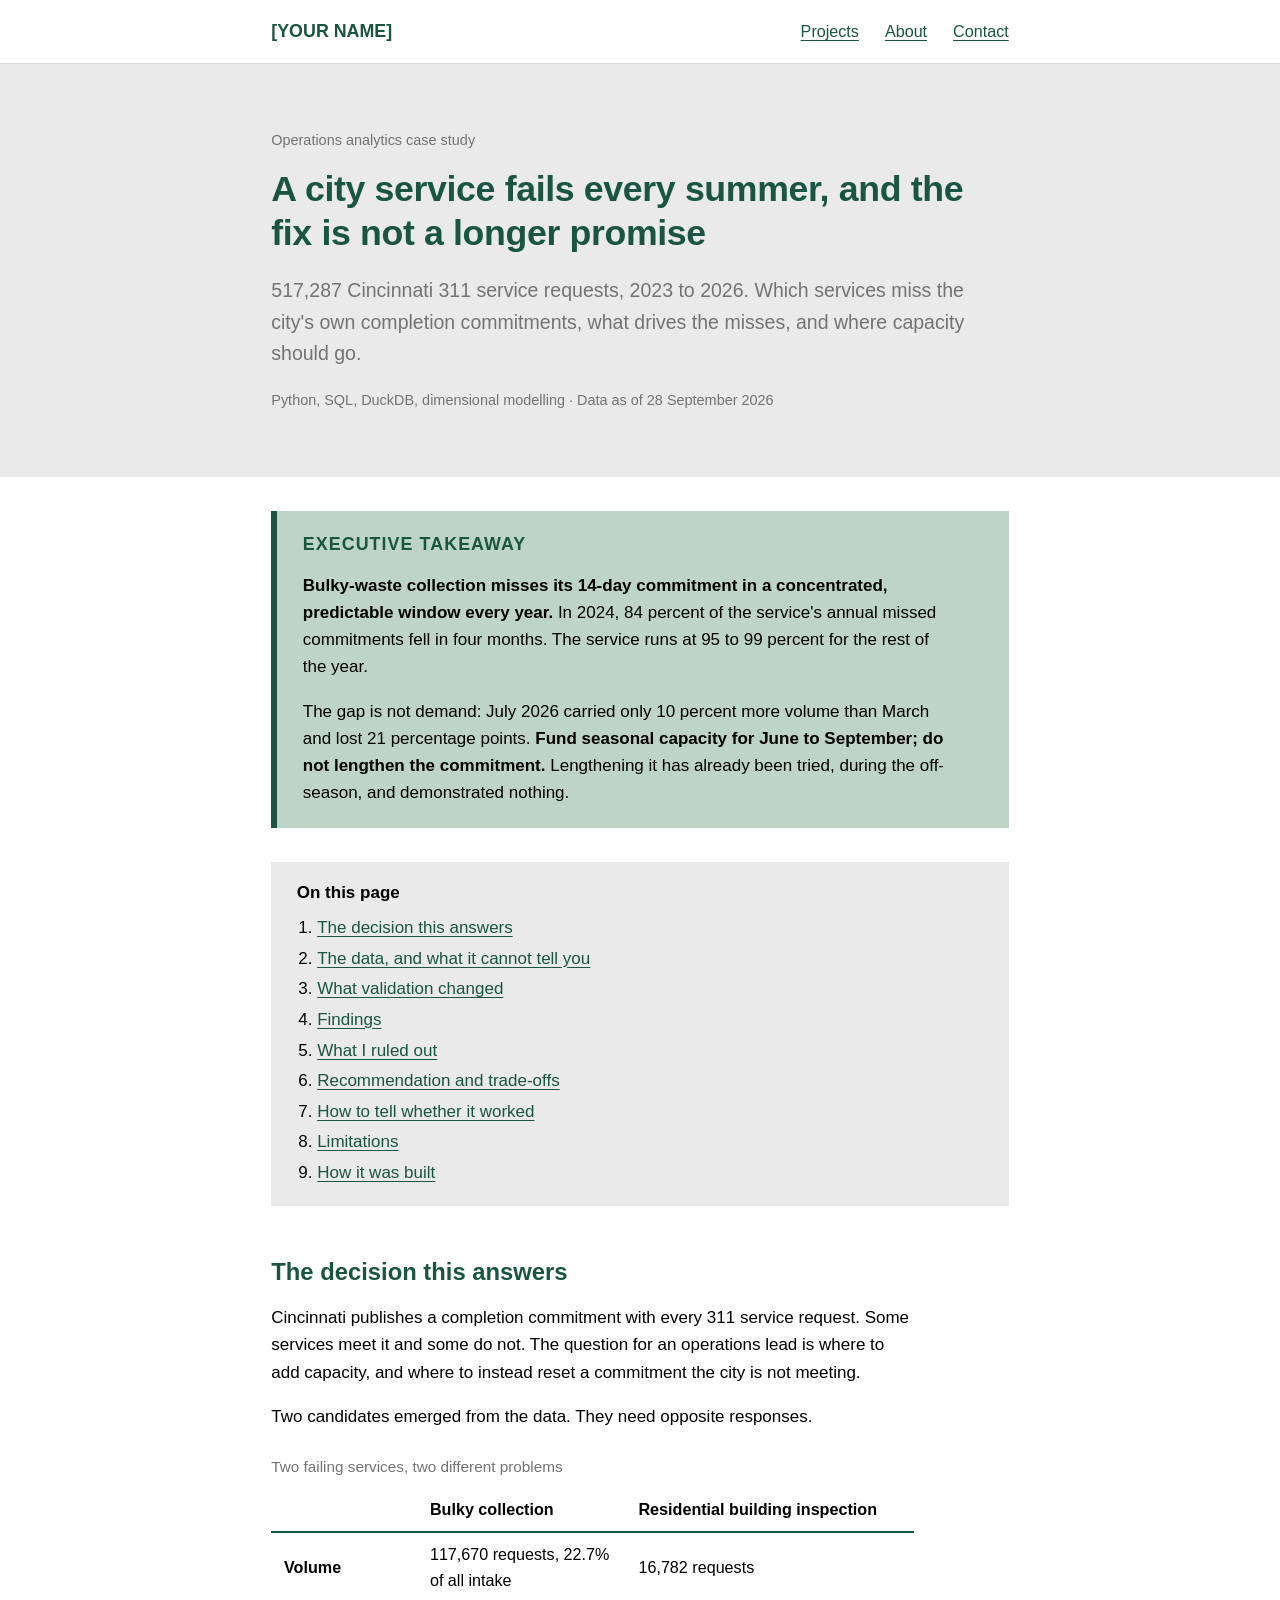
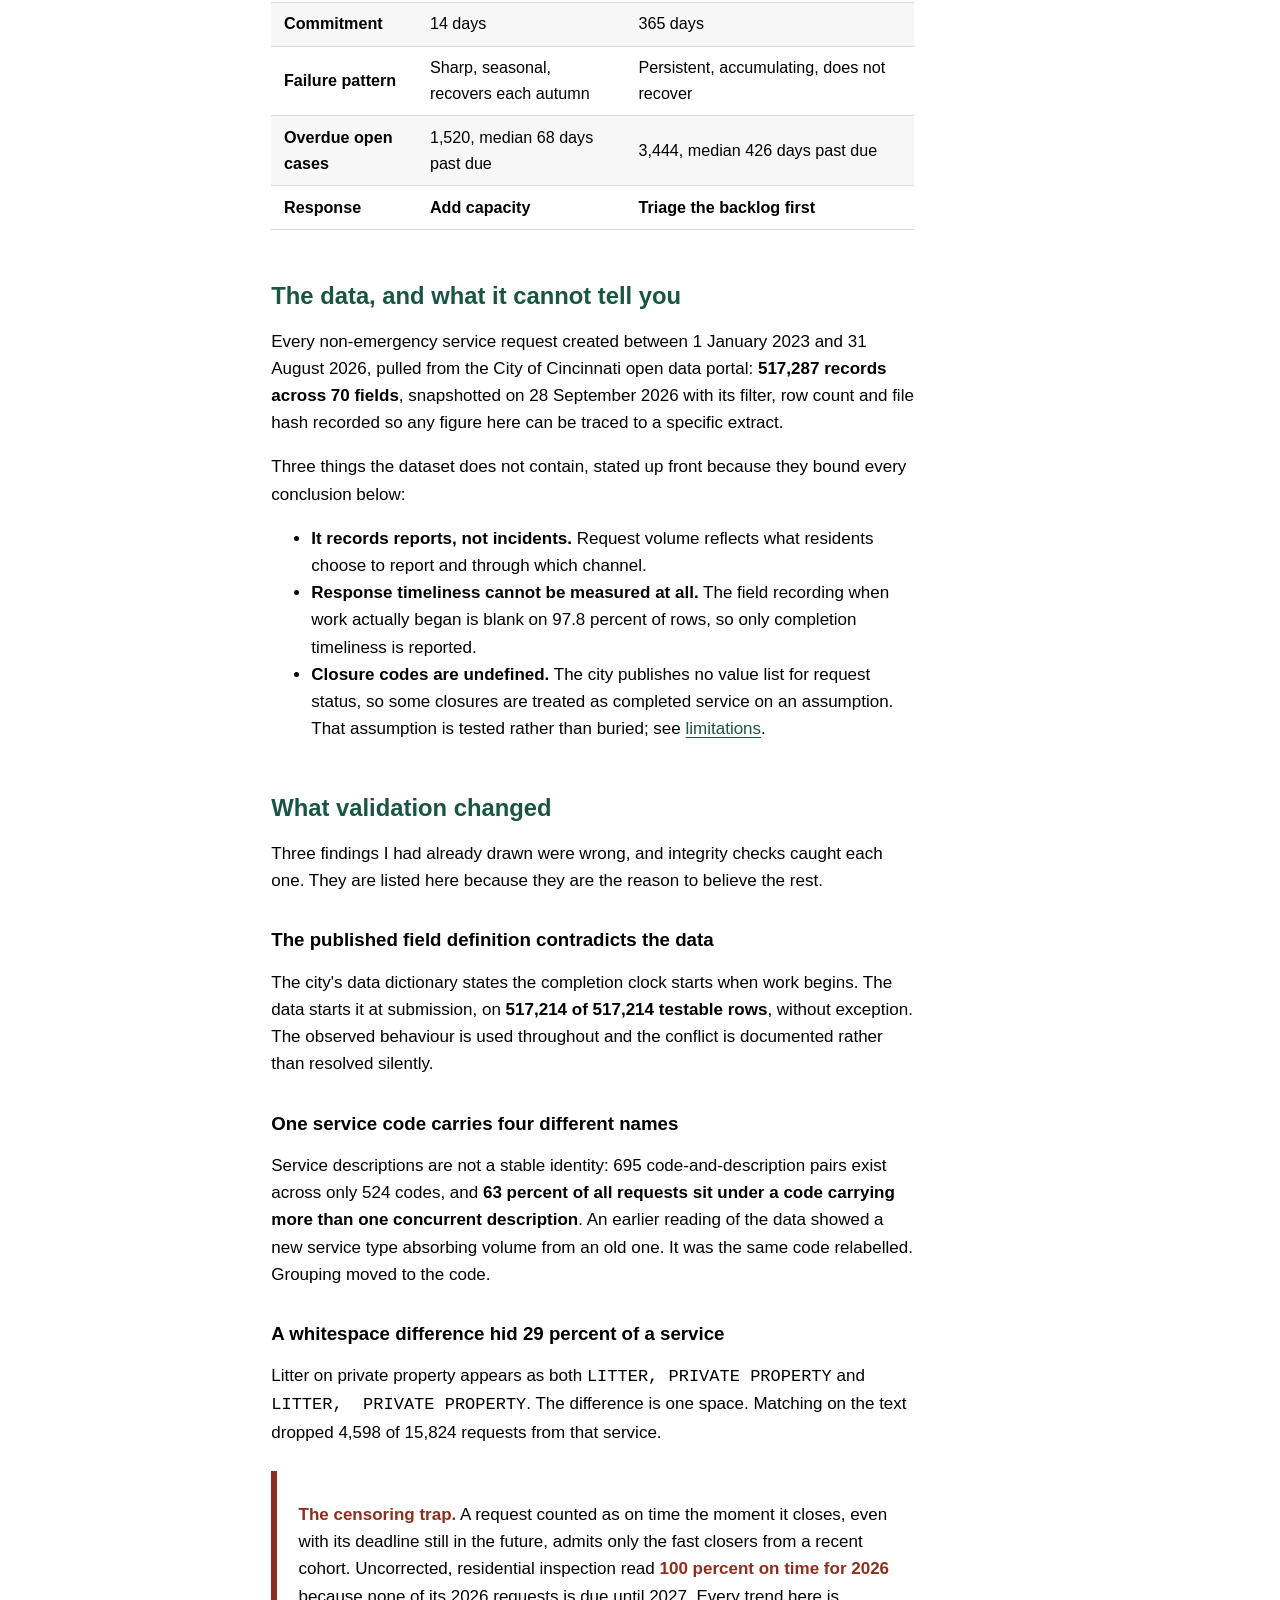
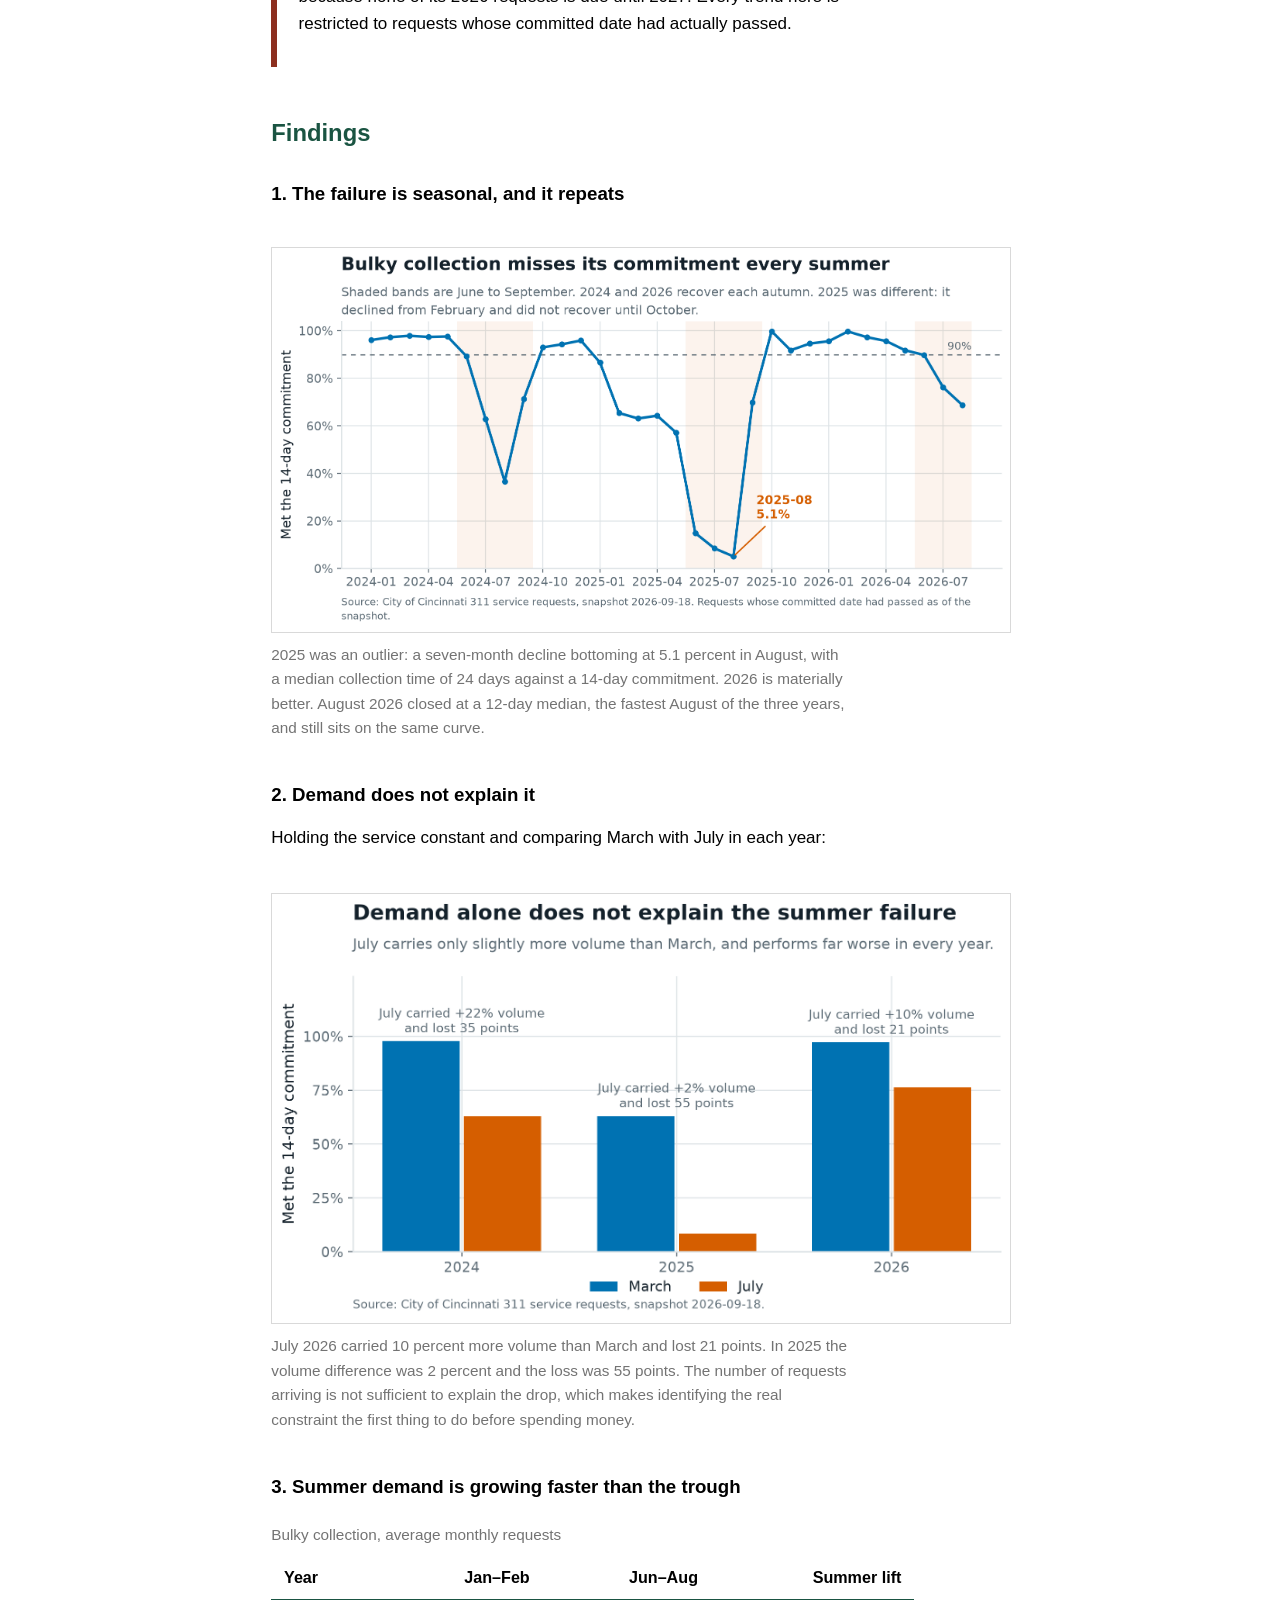
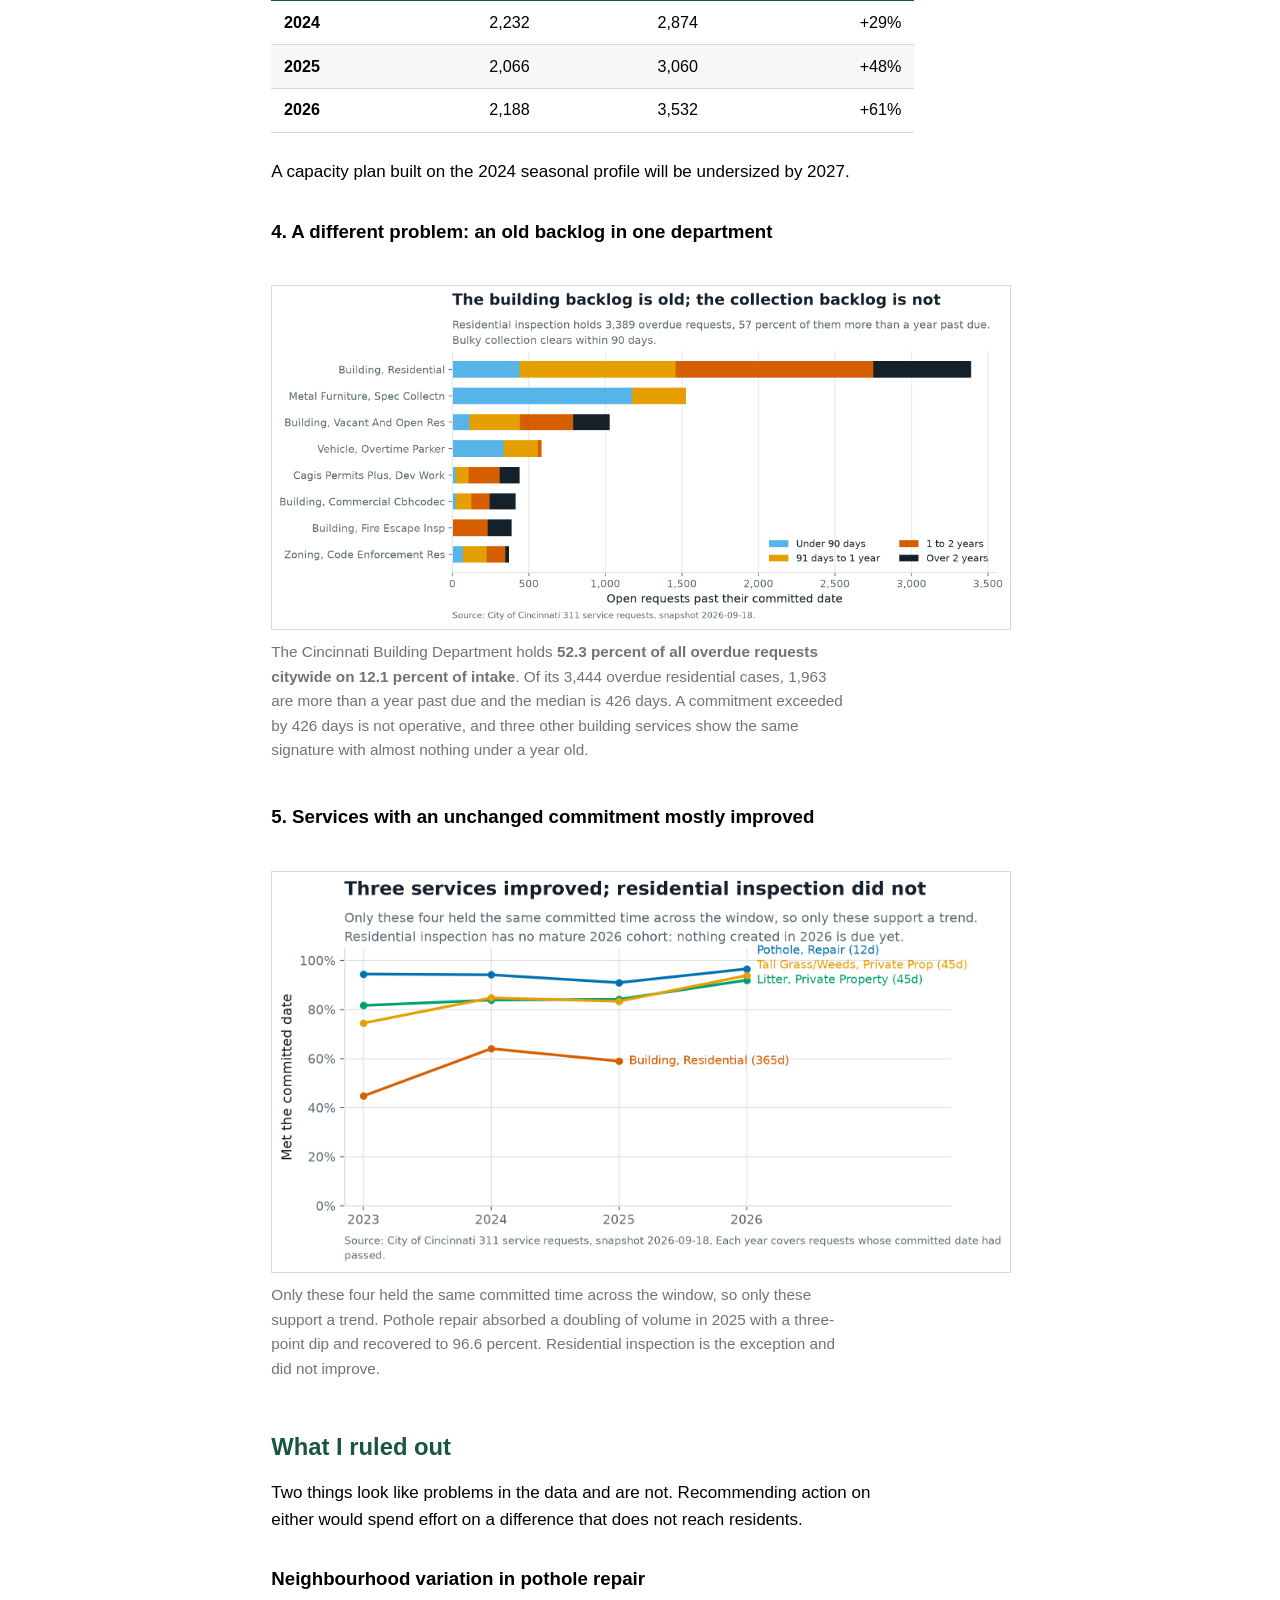
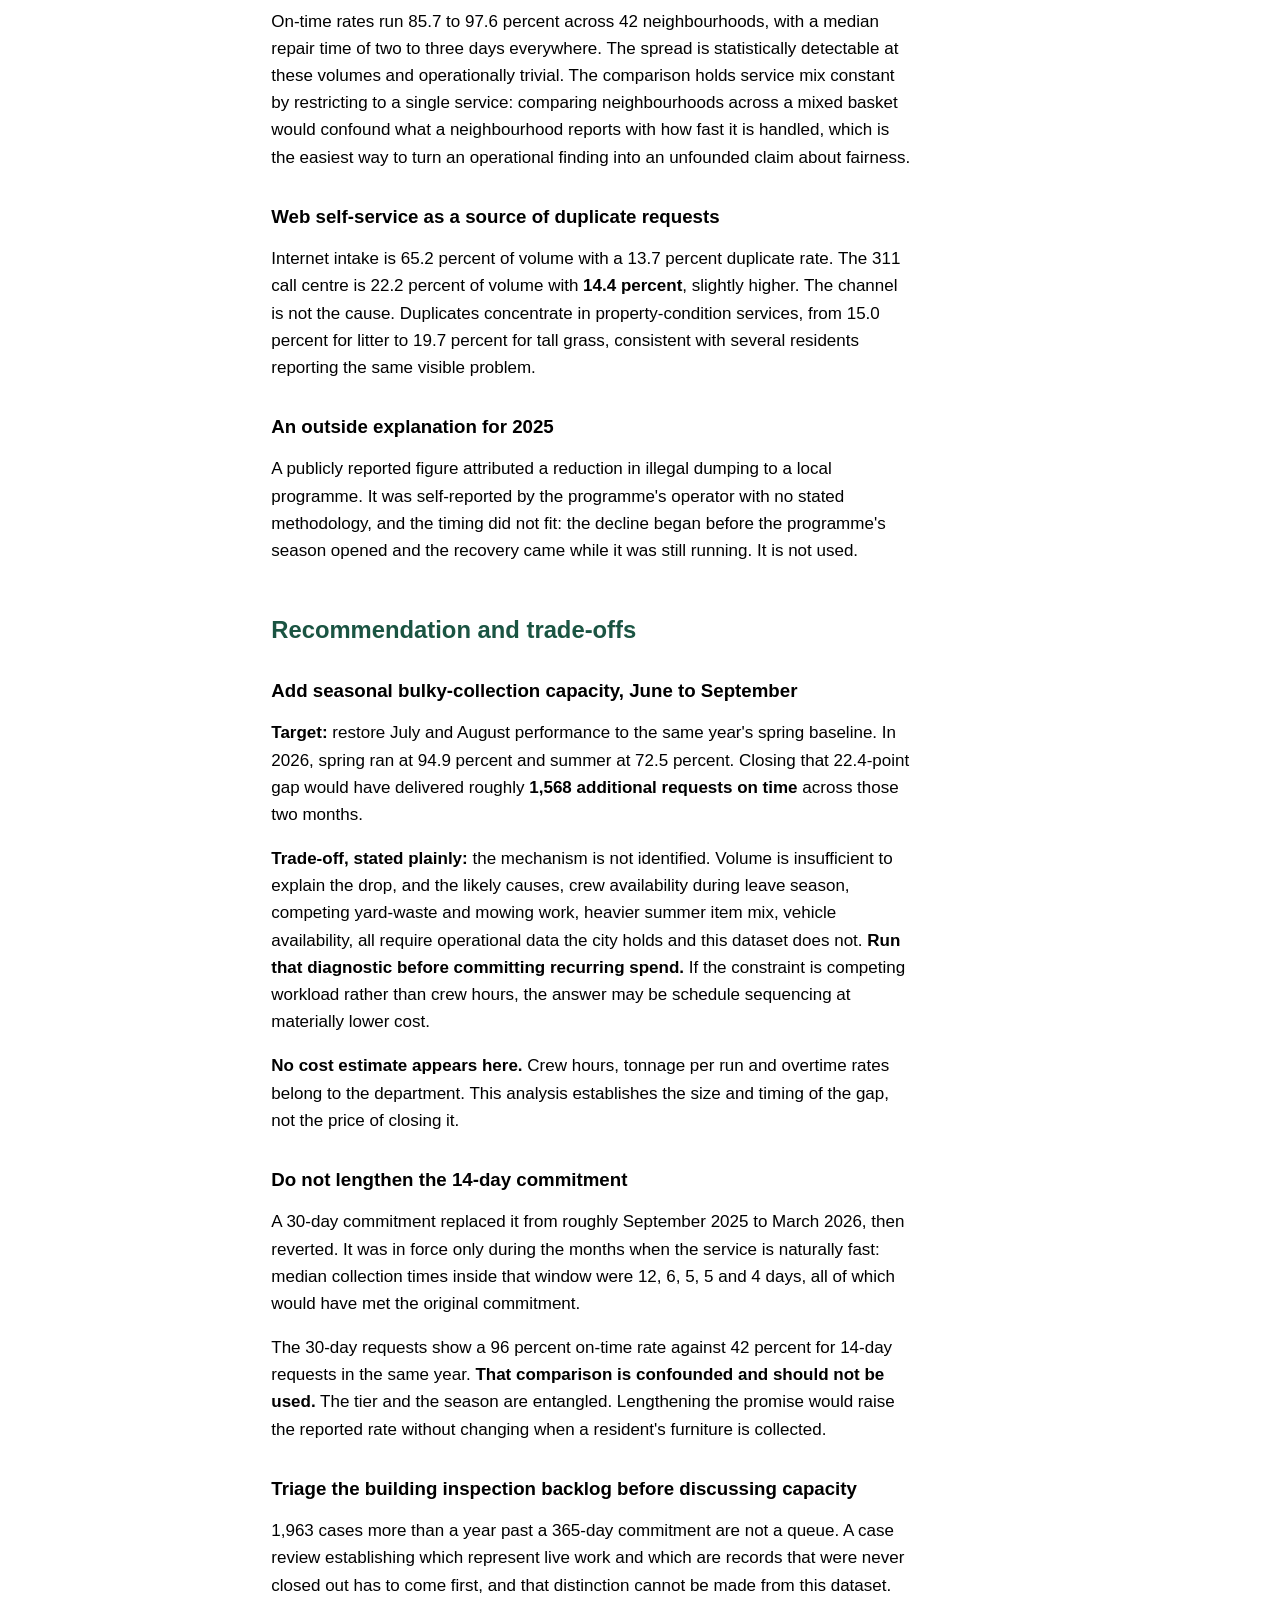
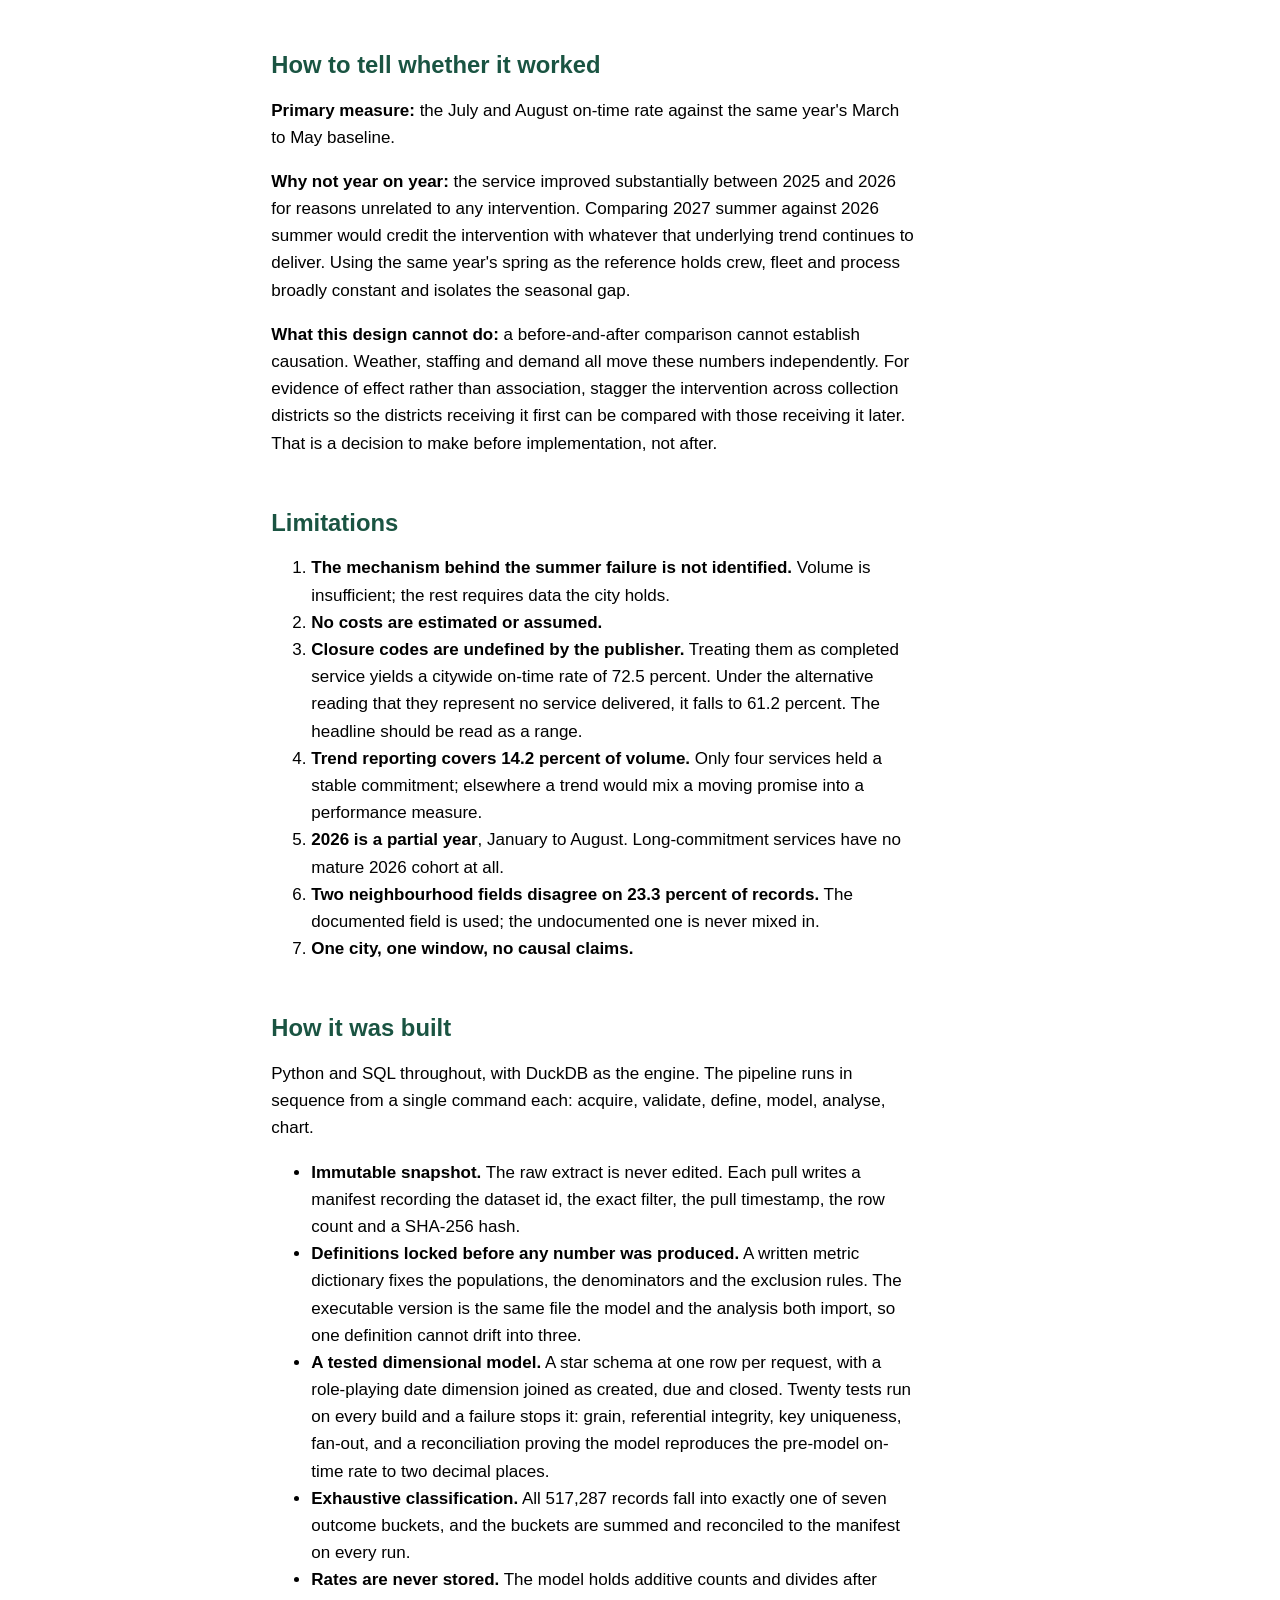
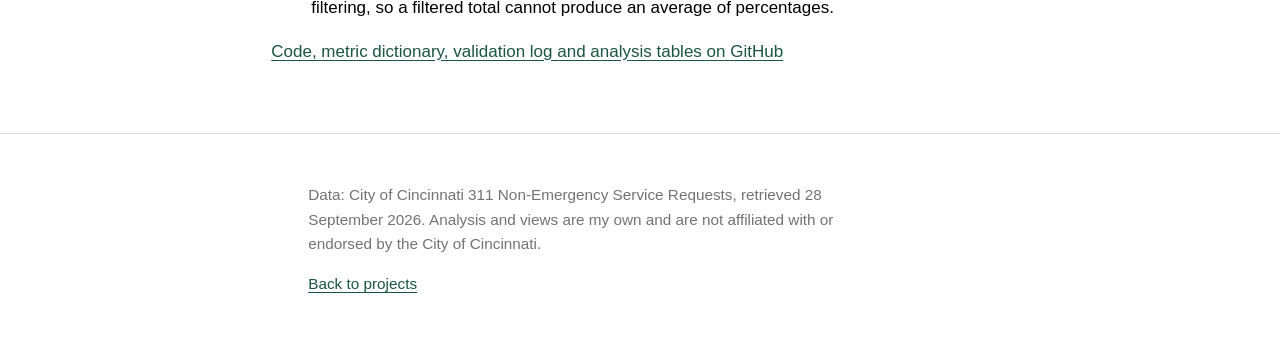
==== cincinnati-311.html @ 1b8d76fb "Add stylesheet, charts, and finished copy" ====
<!doctype html>
<html lang="en">
<head>
<meta charset="utf-8">
<meta name="viewport" content="width=device-width, initial-scale=1">
<title>Cincinnati 311 service performance | [YOUR NAME]</title>
<meta name="description" content="An operations analysis of 517,287 Cincinnati 311 service requests: where the city misses its service commitments, why, and what to do about it.">
<link rel="stylesheet" href="assets/styles.css">
</head>
<body>
<a class="skip" href="#main">Skip to content</a>

<header class="site">
  <div class="wrap">
    <a class="name" href="index.html">[YOUR NAME]</a>
    <nav aria-label="Main">
      <a href="index.html#projects">Projects</a>
      <a href="index.html#about">About</a>
      <a href="index.html#contact">Contact</a>
    </nav>
  </div>
</header>

<div class="hero">
  <div class="wrap">
    <p class="meta">Operations analytics case study</p>
    <h1>A city service fails every summer, and the fix is not a longer promise</h1>
    <p class="lede prose">517,287 Cincinnati 311 service requests, 2023 to 2026.
       Which services miss the city's own completion commitments, what drives the
       misses, and where capacity should go.</p>
    <p class="meta">Python, SQL, DuckDB, dimensional modelling &middot;
       Data as of 28 September 2026</p>
  </div>
</div>

<main id="main" class="wrap">

<div class="takeaway">
  <h2>Executive takeaway</h2>
  <p><strong>Bulky-waste collection misses its 14-day commitment in a concentrated,
     predictable window every year.</strong> In 2024, 84 percent of the service's
     annual missed commitments fell in four months. The service runs at 95 to 99
     percent for the rest of the year.</p>
  <p>The gap is not demand: July 2026 carried only 10 percent more volume than
     March and lost 21 percentage points. <strong>Fund seasonal capacity for June
     to September; do not lengthen the commitment.</strong> Lengthening it has
     already been tried, during the off-season, and demonstrated nothing.</p>
</div>

<div class="toc" aria-label="Contents">
  <strong>On this page</strong>
  <ol>
    <li><a href="#question">The decision this answers</a></li>
    <li><a href="#data">The data, and what it cannot tell you</a></li>
    <li><a href="#checks">What validation changed</a></li>
    <li><a href="#findings">Findings</a></li>
    <li><a href="#ruled-out">What I ruled out</a></li>
    <li><a href="#recommendation">Recommendation and trade-offs</a></li>
    <li><a href="#measure">How to tell whether it worked</a></li>
    <li><a href="#limits">Limitations</a></li>
    <li><a href="#build">How it was built</a></li>
  </ol>
</div>

<section id="question" class="prose">
<h2>The decision this answers</h2>
<p>Cincinnati publishes a completion commitment with every 311 service request.
   Some services meet it and some do not. The question for an operations lead is
   where to add capacity, and where to instead reset a commitment the city is not
   meeting.</p>
<p>Two candidates emerged from the data. They need opposite responses.</p>

<div class="table-scroll">
<table>
  <caption>Two failing services, two different problems</caption>
  <thead>
    <tr><th scope="col"></th><th scope="col">Bulky collection</th>
        <th scope="col">Residential building inspection</th></tr>
  </thead>
  <tbody>
    <tr><th scope="row">Volume</th><td>117,670 requests, 22.7% of all intake</td>
        <td>16,782 requests</td></tr>
    <tr><th scope="row">Commitment</th><td>14 days</td><td>365 days</td></tr>
    <tr><th scope="row">Failure pattern</th><td>Sharp, seasonal, recovers each autumn</td>
        <td>Persistent, accumulating, does not recover</td></tr>
    <tr><th scope="row">Overdue open cases</th><td>1,520, median 68 days past due</td>
        <td>3,444, median 426 days past due</td></tr>
    <tr><th scope="row">Response</th><td><strong>Add capacity</strong></td>
        <td><strong>Triage the backlog first</strong></td></tr>
  </tbody>
</table>
</div>
</section>

<section id="data" class="prose">
<h2>The data, and what it cannot tell you</h2>
<p>Every non-emergency service request created between 1 January 2023 and
   31 August 2026, pulled from the City of Cincinnati open data portal:
   <strong>517,287 records across 70 fields</strong>, snapshotted on
   28 September 2026 with its filter, row count and file hash recorded so any
   figure here can be traced to a specific extract.</p>
<p>Three things the dataset does not contain, stated up front because they bound
   every conclusion below:</p>
<ul>
  <li><strong>It records reports, not incidents.</strong> Request volume reflects
      what residents choose to report and through which channel.</li>
  <li><strong>Response timeliness cannot be measured at all.</strong> The field
      recording when work actually began is blank on 97.8 percent of rows, so only
      completion timeliness is reported.</li>
  <li><strong>Closure codes are undefined.</strong> The city publishes no value
      list for request status, so some closures are treated as completed service
      on an assumption. That assumption is tested rather than buried; see
      <a href="#limits">limitations</a>.</li>
</ul>
</section>

<section id="checks" class="prose">
<h2>What validation changed</h2>
<p>Three findings I had already drawn were wrong, and integrity checks caught each
   one. They are listed here because they are the reason to believe the rest.</p>

<h3>The published field definition contradicts the data</h3>
<p>The city's data dictionary states the completion clock starts when work begins.
   The data starts it at submission, on <strong>517,214 of 517,214 testable
   rows</strong>, without exception. The observed behaviour is used throughout and
   the conflict is documented rather than resolved silently.</p>

<h3>One service code carries four different names</h3>
<p>Service descriptions are not a stable identity: 695 code-and-description pairs
   exist across only 524 codes, and <strong>63 percent of all requests sit under a
   code carrying more than one concurrent description</strong>. An earlier reading
   of the data showed a new service type absorbing volume from an old one. It was
   the same code relabelled. Grouping moved to the code.</p>

<h3>A whitespace difference hid 29 percent of a service</h3>
<p>Litter on private property appears as both <code>LITTER, PRIVATE PROPERTY</code>
   and <code>LITTER,&nbsp;&nbsp;PRIVATE PROPERTY</code>. The difference is one
   space. Matching on the text dropped 4,598 of 15,824 requests from that service.</p>

<div class="caution">
  <p><strong>The censoring trap.</strong> A request counted as on time the moment
     it closes, even with its deadline still in the future, admits only the fast
     closers from a recent cohort. Uncorrected, residential inspection read
     <strong>100 percent on time for 2026</strong> because none of its 2026
     requests is due until 2027. Every trend here is restricted to requests whose
     committed date had actually passed.</p>
</div>
</section>

<section id="findings">
<div class="prose">
<h2>Findings</h2>
<h3>1. The failure is seasonal, and it repeats</h3>
</div>

<figure>
  <img src="assets/charts/01-bulky-monthly-on-time.png"
       alt="Line chart of the share of Cincinnati bulky-collection requests meeting the city's 14-day commitment, each month from January 2024 to August 2026. The rate sits between 95 and 99 percent through winter and spring in every year, then falls sharply each summer, reaching 36.6 percent in August 2024, 5.1 percent in August 2025 and 68.8 percent in August 2026. June to September is shaded in each year. 2025 declined from February onward and did not recover until October.">
  <figcaption>2025 was an outlier: a seven-month decline bottoming at 5.1 percent
    in August, with a median collection time of 24 days against a 14-day
    commitment. 2026 is materially better. August 2026 closed at a 12-day median,
    the fastest August of the three years, and still sits on the same curve.</figcaption>
</figure>

<div class="prose">
<h3>2. Demand does not explain it</h3>
<p>Holding the service constant and comparing March with July in each year:</p>
</div>

<figure>
  <img src="assets/charts/03-volume-vs-on-time.png"
       alt="Paired bar chart comparing the bulky-collection on-time rate in March and July for 2024, 2025 and 2026. March is high in 2024 and 2026 at 97.9 and 97.3 percent, while July falls to 62.8 and 76.2 percent. In 2025 March is already depressed at 63.1 percent and July falls to 8.5 percent. Annotations show July carried 22, 2 and 10 percent more volume than March respectively, far too little to account for losses of 35, 55 and 21 percentage points.">
  <figcaption>July 2026 carried 10 percent more volume than March and lost 21
    points. In 2025 the volume difference was 2 percent and the loss was 55 points.
    The number of requests arriving is not sufficient to explain the drop, which
    makes identifying the real constraint the first thing to do before spending
    money.</figcaption>
</figure>

<div class="prose">
<h3>3. Summer demand is growing faster than the trough</h3>
<div class="table-scroll">
<table>
  <caption>Bulky collection, average monthly requests</caption>
  <thead><tr><th scope="col">Year</th><th scope="col" class="num">Jan&ndash;Feb</th>
    <th scope="col" class="num">Jun&ndash;Aug</th><th scope="col" class="num">Summer lift</th></tr></thead>
  <tbody>
    <tr><th scope="row">2024</th><td class="num">2,232</td><td class="num">2,874</td><td class="num">+29%</td></tr>
    <tr><th scope="row">2025</th><td class="num">2,066</td><td class="num">3,060</td><td class="num">+48%</td></tr>
    <tr><th scope="row">2026</th><td class="num">2,188</td><td class="num">3,532</td><td class="num">+61%</td></tr>
  </tbody>
</table>
</div>
<p>A capacity plan built on the 2024 seasonal profile will be undersized by 2027.</p>

<h3>4. A different problem: an old backlog in one department</h3>
</div>

<figure>
  <img src="assets/charts/04-backlog-age.png"
       alt="Horizontal stacked bar chart of the eight services with the most open overdue requests, split by how long each has been past its committed date. Residential building inspection is by far the largest at 3,444 requests, of which more than half are over a year overdue. Bulky collection has 1,520 overdue but almost none older than a year. Several smaller building and permit services are almost entirely over a year old.">
  <figcaption>The Cincinnati Building Department holds <strong>52.3 percent of all
    overdue requests citywide on 12.1 percent of intake</strong>. Of its 3,444
    overdue residential cases, 1,963 are more than a year past due and the median
    is 426 days. A commitment exceeded by 426 days is not operative, and three
    other building services show the same signature with almost nothing under a
    year old.</figcaption>
</figure>

<div class="prose">
<h3>5. Services with an unchanged commitment mostly improved</h3>
</div>

<figure>
  <img src="assets/charts/05-stable-service-trend.png"
       alt="Line chart of the on-time rate from 2023 to 2026 for the four Cincinnati 311 services whose committed completion time did not change during the period. Pothole repair, on a 12-day commitment, stays between 91 and 96.6 percent. Litter on private property and tall grass and weeds, both on 45 days, rise from the low 80s and mid 70s to the low 90s. Residential building inspection, on 365 days, rises from 44.8 percent in 2023 to 64.1 in 2024 then falls to 58.7 in 2025, and has no 2026 point because no request created in 2026 has reached its committed date.">
  <figcaption>Only these four held the same committed time across the window, so
    only these support a trend. Pothole repair absorbed a doubling of volume in
    2025 with a three-point dip and recovered to 96.6 percent. Residential
    inspection is the exception and did not improve.</figcaption>
</figure>
</section>

<section id="ruled-out" class="prose">
<h2>What I ruled out</h2>
<p>Two things look like problems in the data and are not. Recommending action on
   either would spend effort on a difference that does not reach residents.</p>

<h3>Neighbourhood variation in pothole repair</h3>
<p>On-time rates run 85.7 to 97.6 percent across 42 neighbourhoods, with a median
   repair time of two to three days everywhere. The spread is statistically
   detectable at these volumes and operationally trivial. The comparison holds
   service mix constant by restricting to a single service: comparing
   neighbourhoods across a mixed basket would confound what a neighbourhood
   reports with how fast it is handled, which is the easiest way to turn an
   operational finding into an unfounded claim about fairness.</p>

<h3>Web self-service as a source of duplicate requests</h3>
<p>Internet intake is 65.2 percent of volume with a 13.7 percent duplicate rate.
   The 311 call centre is 22.2 percent of volume with <strong>14.4 percent</strong>,
   slightly higher. The channel is not the cause. Duplicates concentrate in
   property-condition services, from 15.0 percent for litter to 19.7 percent for
   tall grass, consistent with several residents reporting the same visible
   problem.</p>

<h3>An outside explanation for 2025</h3>
<p>A publicly reported figure attributed a reduction in illegal dumping to a local
   programme. It was self-reported by the programme's operator with no stated
   methodology, and the timing did not fit: the decline began before the
   programme's season opened and the recovery came while it was still running. It
   is not used.</p>
</section>

<section id="recommendation" class="prose">
<h2>Recommendation and trade-offs</h2>

<h3>Add seasonal bulky-collection capacity, June to September</h3>
<p><strong>Target:</strong> restore July and August performance to the same year's
   spring baseline. In 2026, spring ran at 94.9 percent and summer at 72.5 percent.
   Closing that 22.4-point gap would have delivered roughly
   <strong>1,568 additional requests on time</strong> across those two months.</p>
<p><strong>Trade-off, stated plainly:</strong> the mechanism is not identified.
   Volume is insufficient to explain the drop, and the likely causes, crew
   availability during leave season, competing yard-waste and mowing work, heavier
   summer item mix, vehicle availability, all require operational data the city
   holds and this dataset does not. <strong>Run that diagnostic before committing
   recurring spend.</strong> If the constraint is competing workload rather than
   crew hours, the answer may be schedule sequencing at materially lower cost.</p>
<p><strong>No cost estimate appears here.</strong> Crew hours, tonnage per run and
   overtime rates belong to the department. This analysis establishes the size and
   timing of the gap, not the price of closing it.</p>

<h3>Do not lengthen the 14-day commitment</h3>
<p>A 30-day commitment replaced it from roughly September 2025 to March 2026, then
   reverted. It was in force only during the months when the service is naturally
   fast: median collection times inside that window were 12, 6, 5, 5 and 4 days,
   all of which would have met the original commitment.</p>
<p>The 30-day requests show a 96 percent on-time rate against 42 percent for
   14-day requests in the same year. <strong>That comparison is confounded and
   should not be used.</strong> The tier and the season are entangled. Lengthening
   the promise would raise the reported rate without changing when a resident's
   furniture is collected.</p>

<h3>Triage the building inspection backlog before discussing capacity</h3>
<p>1,963 cases more than a year past a 365-day commitment are not a queue. A case
   review establishing which represent live work and which are records that were
   never closed out has to come first, and that distinction cannot be made from
   this dataset.</p>
</section>

<section id="measure" class="prose">
<h2>How to tell whether it worked</h2>
<p><strong>Primary measure:</strong> the July and August on-time rate against the
   same year's March to May baseline.</p>
<p><strong>Why not year on year:</strong> the service improved substantially
   between 2025 and 2026 for reasons unrelated to any intervention. Comparing 2027
   summer against 2026 summer would credit the intervention with whatever that
   underlying trend continues to deliver. Using the same year's spring as the
   reference holds crew, fleet and process broadly constant and isolates the
   seasonal gap.</p>
<p><strong>What this design cannot do:</strong> a before-and-after comparison
   cannot establish causation. Weather, staffing and demand all move these numbers
   independently. For evidence of effect rather than association, stagger the
   intervention across collection districts so the districts receiving it first
   can be compared with those receiving it later. That is a decision to make
   before implementation, not after.</p>
</section>

<section id="limits" class="prose">
<h2>Limitations</h2>
<ol>
  <li><strong>The mechanism behind the summer failure is not identified.</strong>
      Volume is insufficient; the rest requires data the city holds.</li>
  <li><strong>No costs are estimated or assumed.</strong></li>
  <li><strong>Closure codes are undefined by the publisher.</strong> Treating them
      as completed service yields a citywide on-time rate of 72.5 percent. Under
      the alternative reading that they represent no service delivered, it falls
      to 61.2 percent. The headline should be read as a range.</li>
  <li><strong>Trend reporting covers 14.2 percent of volume.</strong> Only four
      services held a stable commitment; elsewhere a trend would mix a moving
      promise into a performance measure.</li>
  <li><strong>2026 is a partial year</strong>, January to August. Long-commitment
      services have no mature 2026 cohort at all.</li>
  <li><strong>Two neighbourhood fields disagree on 23.3 percent of records.</strong>
      The documented field is used; the undocumented one is never mixed in.</li>
  <li><strong>One city, one window, no causal claims.</strong></li>
</ol>
</section>

<section id="build" class="prose">
<h2>How it was built</h2>
<p>Python and SQL throughout, with DuckDB as the engine. The pipeline runs in
   sequence from a single command each: acquire, validate, define, model, analyse,
   chart.</p>
<ul>
  <li><strong>Immutable snapshot.</strong> The raw extract is never edited. Each
      pull writes a manifest recording the dataset id, the exact filter, the pull
      timestamp, the row count and a SHA-256 hash.</li>
  <li><strong>Definitions locked before any number was produced.</strong> A written
      metric dictionary fixes the populations, the denominators and the exclusion
      rules. The executable version is the same file the model and the analysis
      both import, so one definition cannot drift into three.</li>
  <li><strong>A tested dimensional model.</strong> A star schema at one row per
      request, with a role-playing date dimension joined as created, due and
      closed. Twenty tests run on every build and a failure stops it: grain,
      referential integrity, key uniqueness, fan-out, and a reconciliation proving
      the model reproduces the pre-model on-time rate to two decimal places.</li>
  <li><strong>Exhaustive classification.</strong> All 517,287 records fall into
      exactly one of seven outcome buckets, and the buckets are summed and
      reconciled to the manifest on every run.</li>
  <li><strong>Rates are never stored.</strong> The model holds additive counts and
      divides after filtering, so a filtered total cannot produce an average of
      percentages.</li>
</ul>
<p><a href="https://github.com/tasheanabythewood/cincy-311-service-performance">Code,
   metric dictionary, validation log and analysis tables on GitHub</a></p>
</section>

</main>

<footer class="site">
  <div class="wrap">
    <p>Data: City of Cincinnati 311 Non-Emergency Service Requests, retrieved
       28 September 2026. Analysis and views are my own and are not affiliated
       with or endorsed by the City of Cincinnati.</p>
    <p><a href="index.html">Back to projects</a></p>
  </div>
</footer>

</body>
</html>
---- assets/styles.css ----
/* ---------------------------------------------------------------------------
   Portfolio stylesheet

   One file, no framework, no build step, no CDN. A portfolio site that depends
   on a external stylesheet is a portfolio site that can break while you are
   asleep, and a recruiter who sees an unstyled page does not try again.

   The palette and its rules come from reports/palette.md. Contrast ratios
   below were measured, not guessed.
   --------------------------------------------------------------------------- */

:root {
  --forest:     #1a5442;  /* 8.78:1 on white. Links, headings, primary data */
  --alert:      #8c2f1f;  /* 8.26:1 on white. Emphasis only, never beside forest */
  --sage:       #bed4c8;  /* 1.56:1. Fills and blocks only, never text */
  --off-white:  #eaeaea;  /* Section backgrounds */
  --light-grey: #d9d9d9;  /* Rules and borders */
  --mid-grey:   #737373;  /* 4.74:1 on white. Secondary text */
  --ink:        #000000;  /* Body text */
  --paper:      #ffffff;

  --measure: 68ch;        /* Line length. Beyond ~75 characters the eye loses
                             its place returning to the next line. */
  --gap: 1.5rem;
}

/* System font stack: no webfont request, no layout shift, no third party. */
html {
  font-family: -apple-system, BlinkMacSystemFont, "Segoe UI", Roboto,
               "Helvetica Neue", Arial, sans-serif;
  font-size: 17px;
  line-height: 1.6;
  color: var(--ink);
  background: var(--paper);
  scroll-behavior: smooth;
}

@media (prefers-reduced-motion: reduce) {
  html { scroll-behavior: auto; }
}

body { margin: 0; }

.wrap { max-width: 78ch; margin: 0 auto; padding: 0 1.25rem; }
.prose { max-width: var(--measure); }

/* --- Skip link: the first thing a keyboard user needs ---------------------- */
.skip {
  position: absolute; left: -9999px;
  background: var(--forest); color: var(--paper);
  padding: .6rem 1rem; z-index: 100;
}
.skip:focus { left: 1rem; top: 1rem; }

/* --- Type ----------------------------------------------------------------- */
h1, h2, h3 { line-height: 1.25; color: var(--forest); font-weight: 700; }
h1 { font-size: 2.1rem; margin: 0 0 .5rem; letter-spacing: -0.01em; }
h2 { font-size: 1.4rem; margin: 3rem 0 .75rem; }
h3 { font-size: 1.1rem; margin: 2rem 0 .5rem; color: var(--ink); }
p, li { max-width: var(--measure); }

a { color: var(--forest); text-underline-offset: 3px; }
a:hover { text-decoration-thickness: 2px; }
a:focus-visible { outline: 3px solid var(--alert); outline-offset: 2px; }

.lede { font-size: 1.15rem; color: var(--mid-grey); }
.meta { font-size: .85rem; color: var(--mid-grey); }

/* --- Header and nav -------------------------------------------------------- */
header.site {
  border-bottom: 1px solid var(--light-grey);
  padding: 1rem 0;
}
header.site .wrap { display: flex; flex-wrap: wrap; gap: 1rem;
                    align-items: baseline; justify-content: space-between; }
header.site .name { font-weight: 700; color: var(--forest); text-decoration: none;
                    font-size: 1.05rem; }
nav a { margin-left: 1.25rem; font-size: .95rem; }

/* --- Hero ------------------------------------------------------------------ */
.hero { background: var(--off-white); padding: 3rem 0; margin-bottom: 2rem; }

/* --- The takeaway box: the one thing a skimmer must read ------------------- */
.takeaway {
  background: var(--sage);
  border-left: 6px solid var(--forest);
  padding: 1.25rem 1.5rem;
  margin: 2rem 0;
}
.takeaway h2 { margin-top: 0; font-size: 1.05rem; text-transform: uppercase;
                letter-spacing: .06em; }
.takeaway p:last-child { margin-bottom: 0; }

/* Emphasis block. The alert colour sits on white here, at 8.26:1, and never
   touches the forest green. See reports/palette.md. */
.caution {
  border-left: 6px solid var(--alert);
  background: var(--paper);
  padding: .75rem 1.25rem;
  margin: 1.5rem 0;
}
.caution strong { color: var(--alert); }

/* --- Figures --------------------------------------------------------------- */
figure { margin: 2.5rem 0; max-width: 100%; }
figure img {
  width: 100%; height: auto; display: block;
  border: 1px solid var(--light-grey);
}
figcaption { font-size: .9rem; color: var(--mid-grey); margin-top: .6rem;
             max-width: var(--measure); }

/* --- Tables ---------------------------------------------------------------- */
.table-scroll { overflow-x: auto; margin: 1.5rem 0; }
table { border-collapse: collapse; width: 100%; font-size: .95rem; }
caption { text-align: left; font-size: .9rem; color: var(--mid-grey);
          padding-bottom: .5rem; }
th, td { text-align: left; padding: .5rem .75rem;
         border-bottom: 1px solid var(--light-grey); }
thead th { border-bottom: 2px solid var(--forest); white-space: nowrap; }
td.num, th.num { text-align: right; font-variant-numeric: tabular-nums; }
tbody tr:nth-child(even) { background: #f7f7f7; }

/* --- Project cards --------------------------------------------------------- */
.cards { display: grid; gap: var(--gap); grid-template-columns: 1fr; margin: 2rem 0; }
@media (min-width: 42rem) { .cards { grid-template-columns: 1fr 1fr; } }
.card {
  border: 1px solid var(--light-grey);
  border-top: 4px solid var(--forest);
  padding: 1.25rem;
}
.card h3 { margin-top: 0; }
.card p { font-size: .95rem; }
.tags { list-style: none; padding: 0; margin: .75rem 0 0;
        display: flex; flex-wrap: wrap; gap: .4rem; }
.tags li { background: var(--off-white); color: var(--mid-grey);
           font-size: .78rem; padding: .18rem .55rem; border-radius: 2px; }

/* --- Contents list --------------------------------------------------------- */
.toc { background: var(--off-white); padding: 1rem 1.5rem; margin: 2rem 0; }
.toc ol { margin: .5rem 0 0; padding-left: 1.2rem; }
.toc li { margin: .2rem 0; }

/* --- Footer ---------------------------------------------------------------- */
footer.site { border-top: 1px solid var(--light-grey); margin-top: 4rem;
              padding: 2rem 0 3rem; color: var(--mid-grey); font-size: .9rem; }

/* --- Print: a case study gets printed more often than you expect ----------- */
@media print {
  header.site nav, .toc { display: none; }
  a { color: var(--ink); text-decoration: none; }
  a[href^="http"]::after { content: " (" attr(href) ")"; font-size: .8em;
                           color: var(--mid-grey); }
  .hero, .takeaway { background: none; border-left: 3px solid var(--ink); }
  figure { break-inside: avoid; }
}
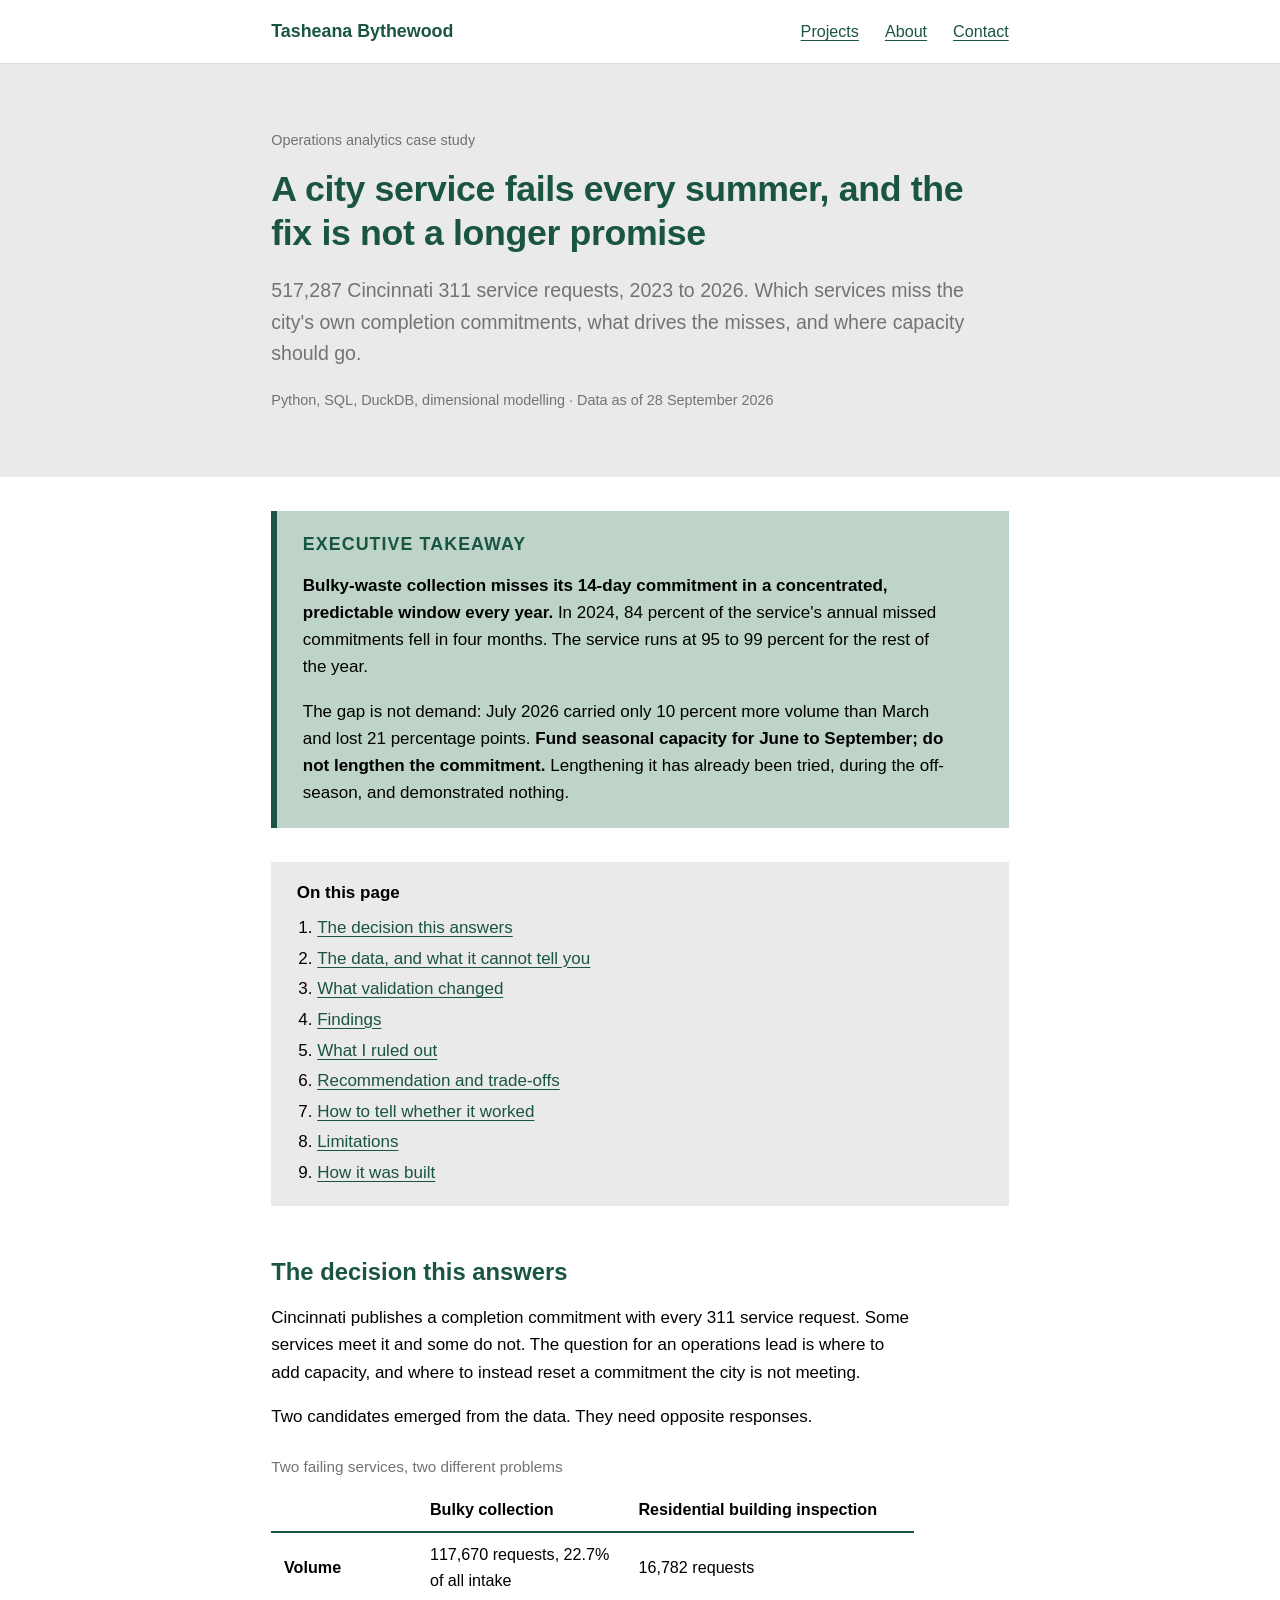
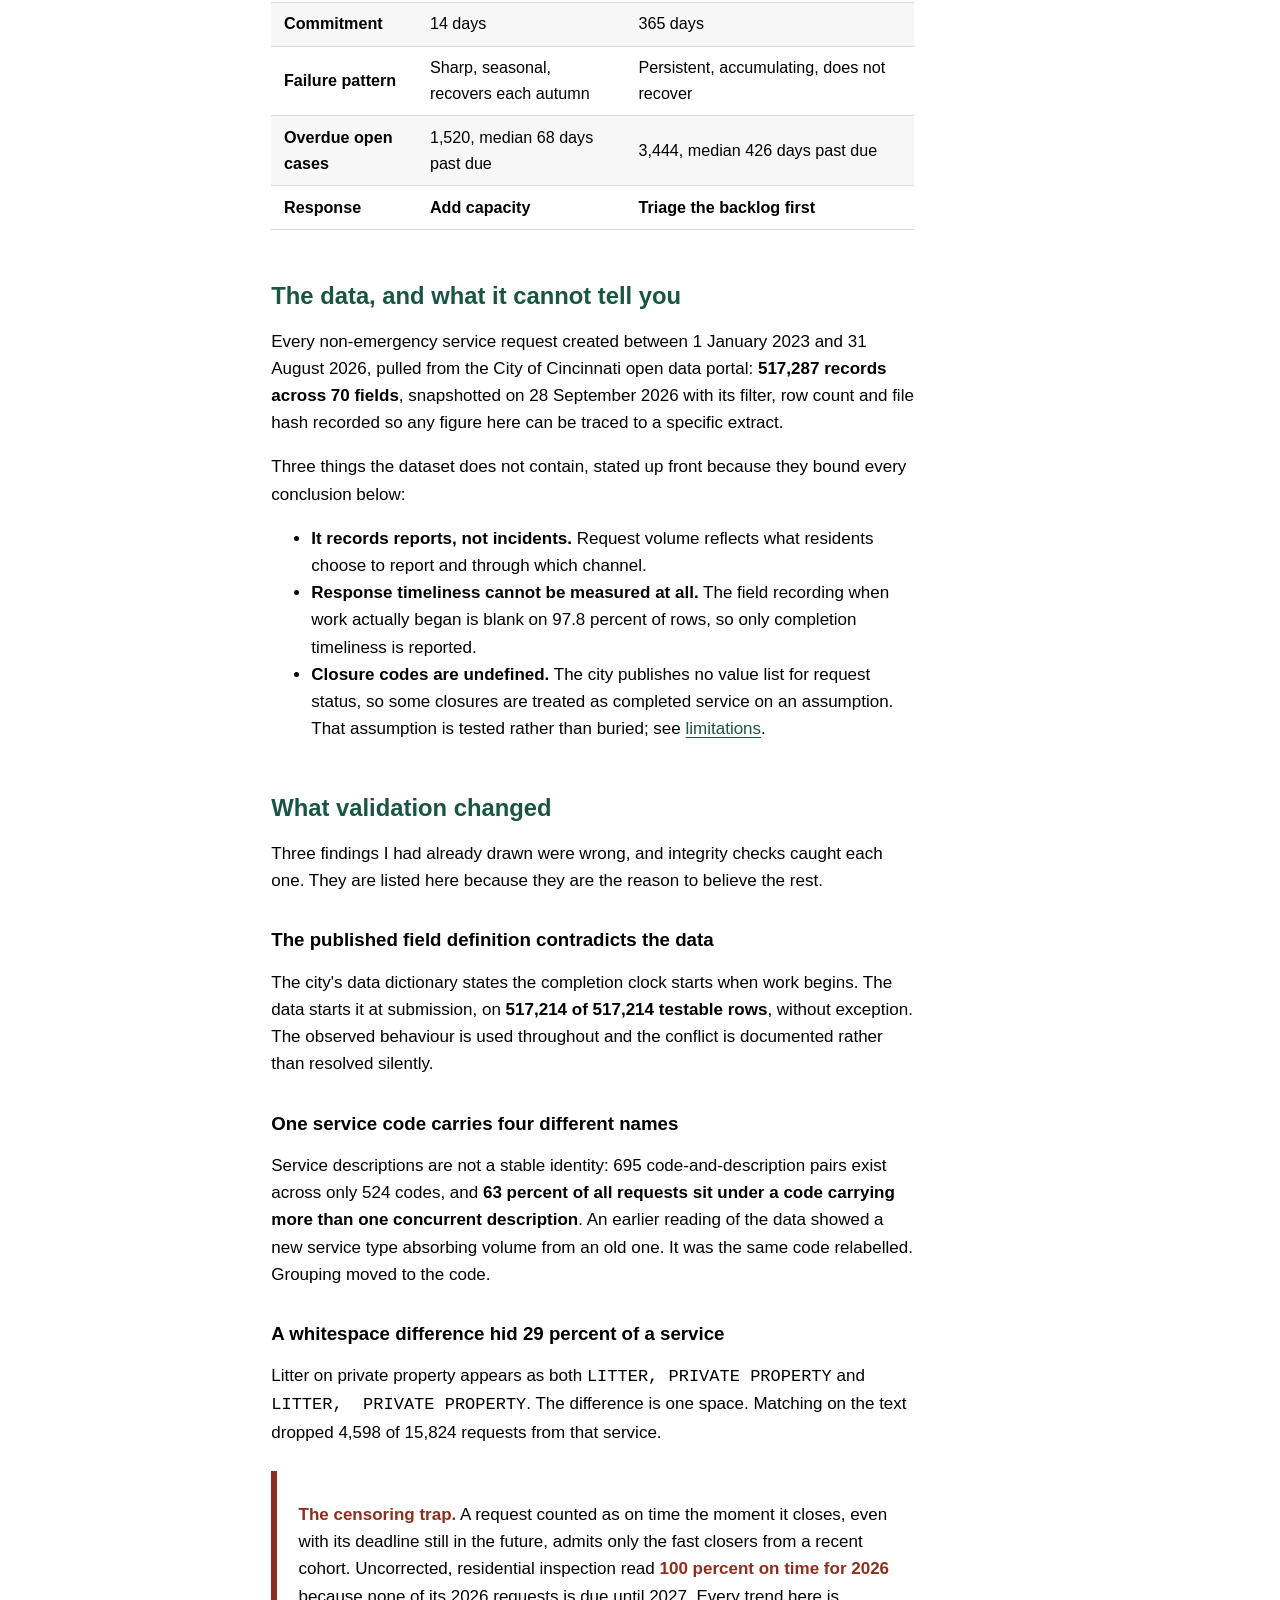
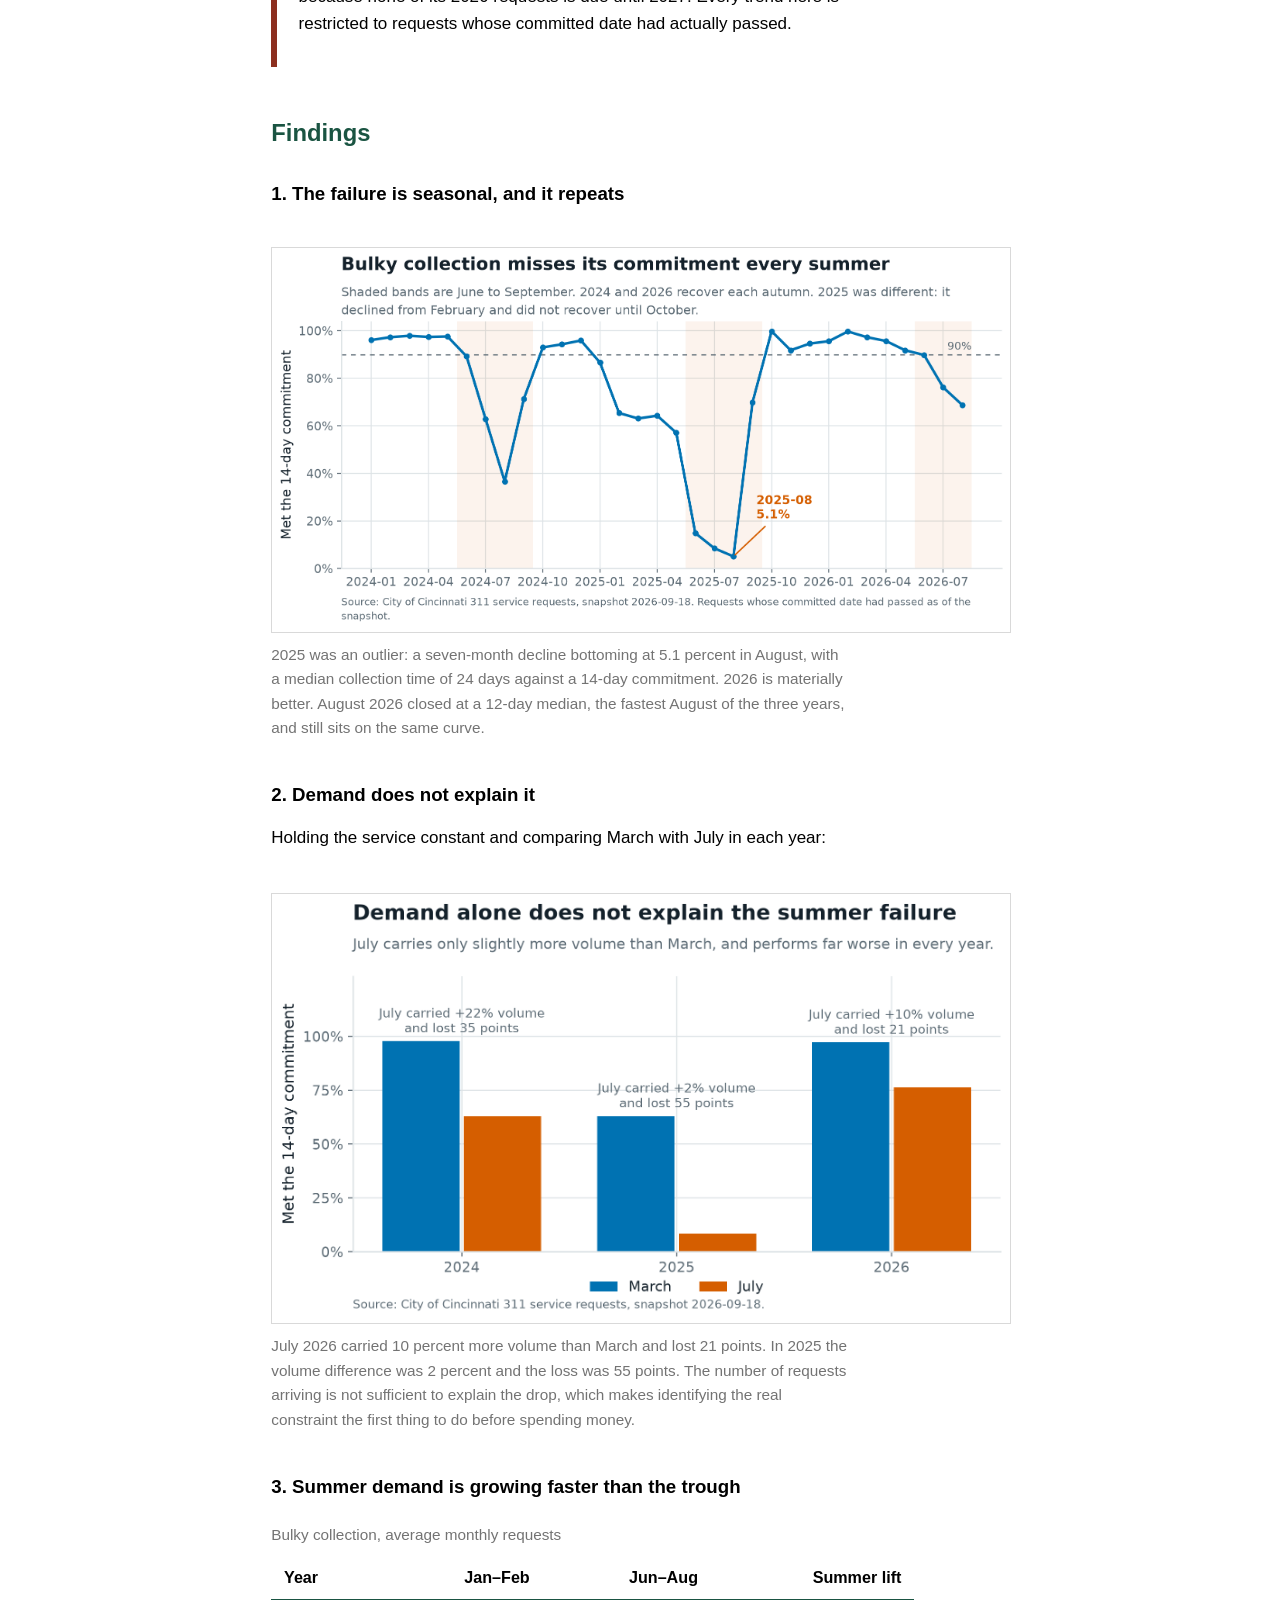
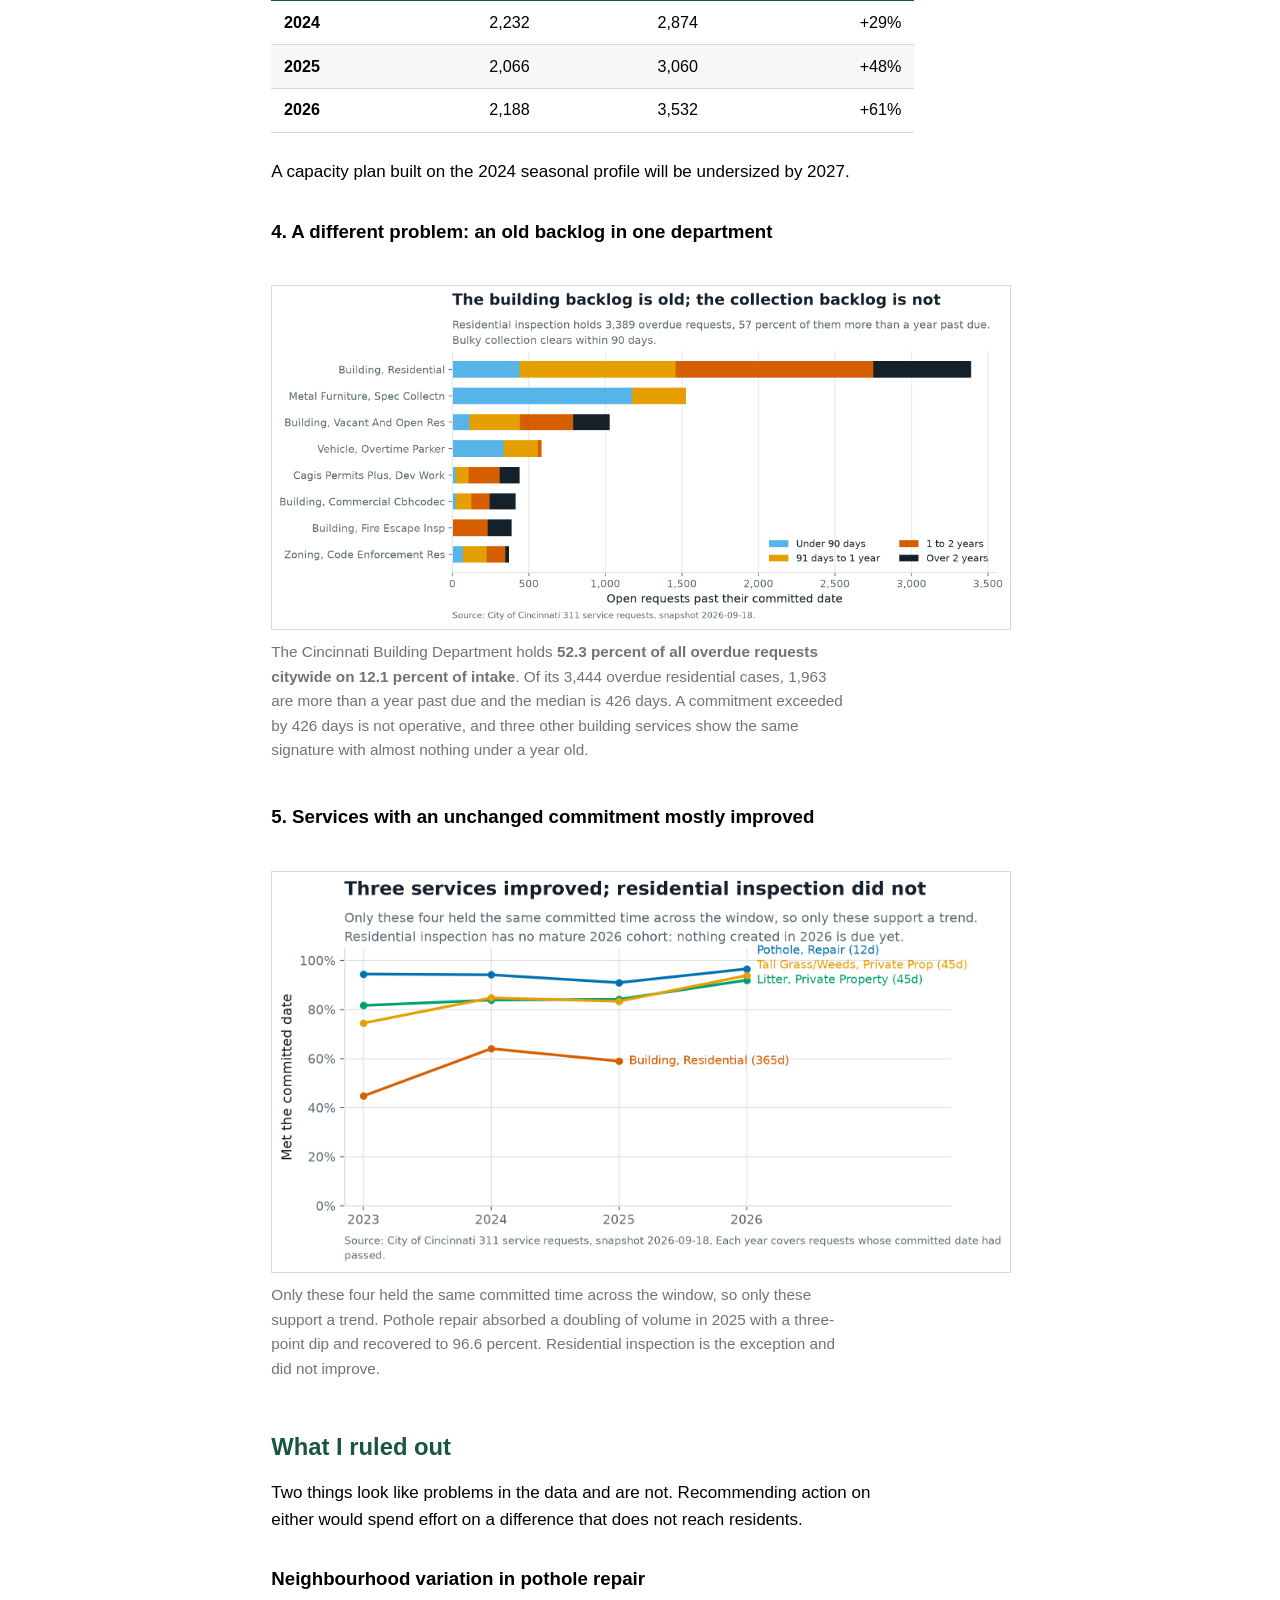
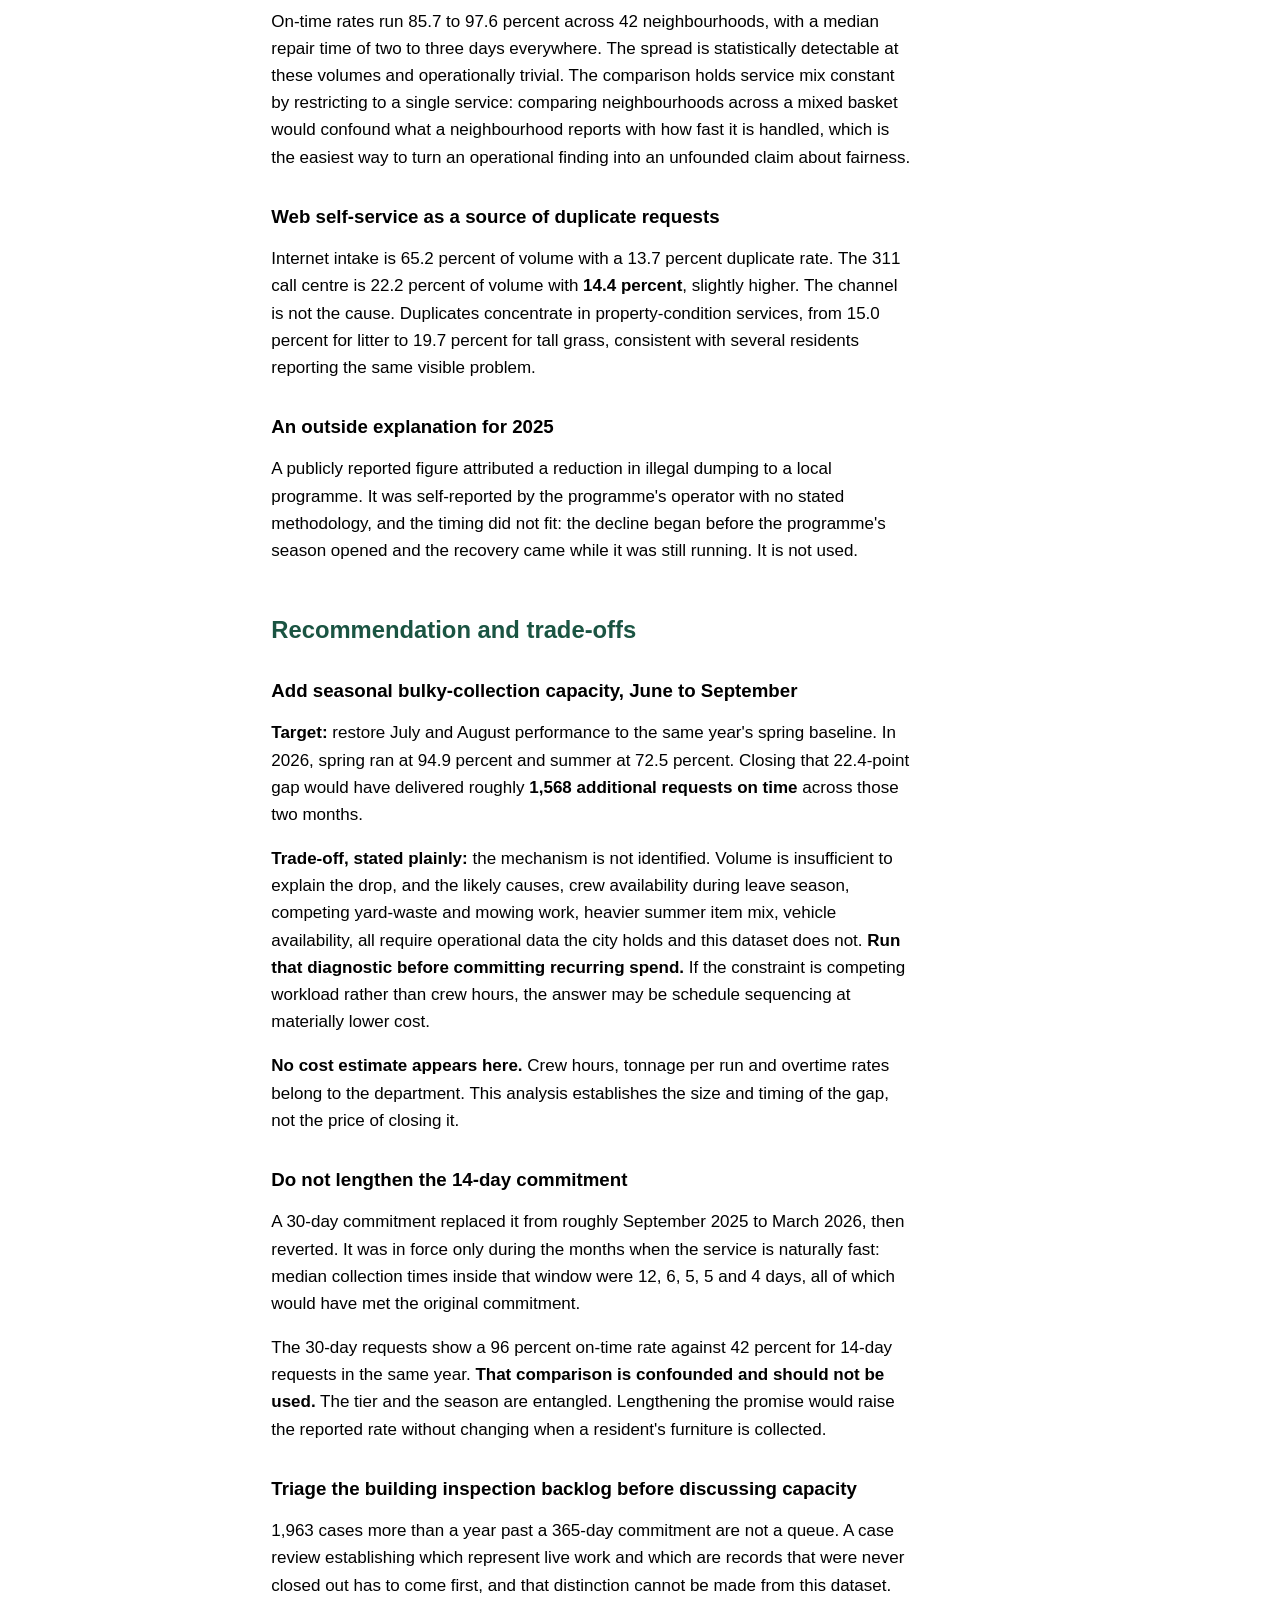
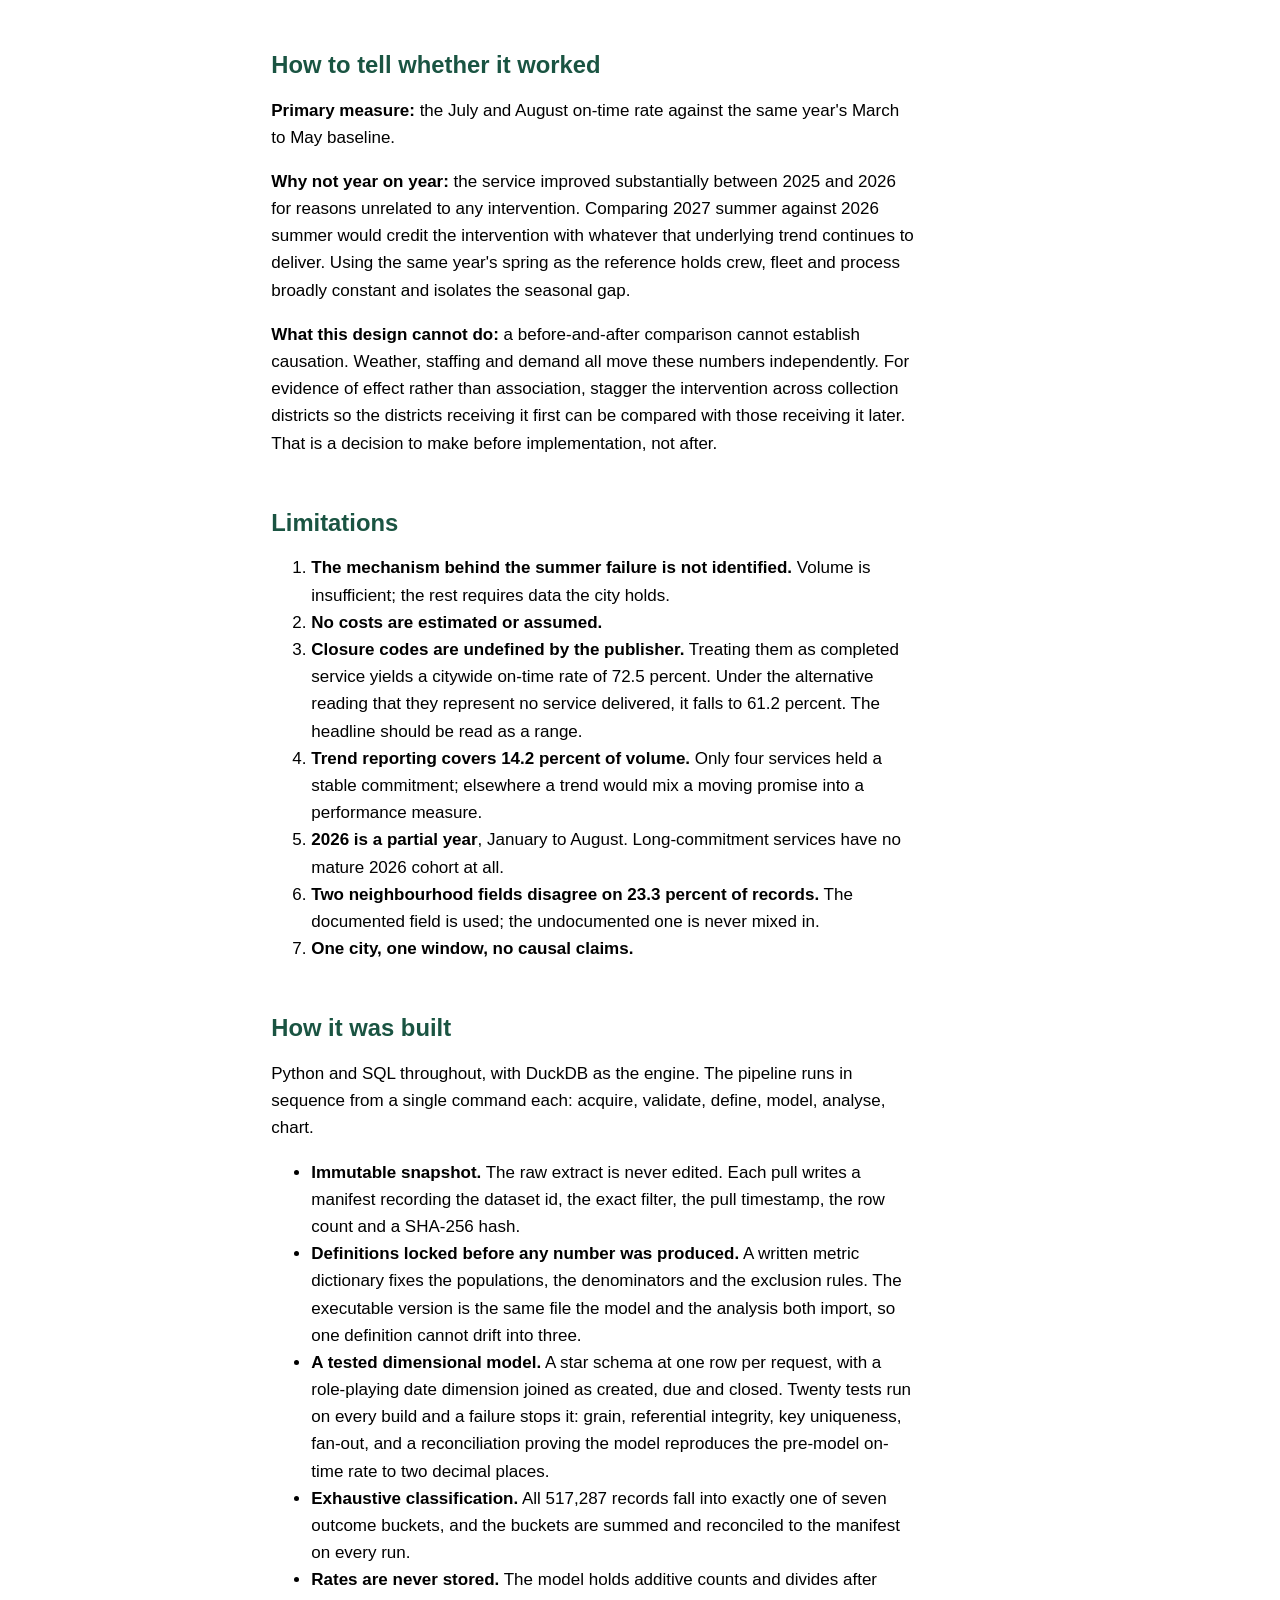
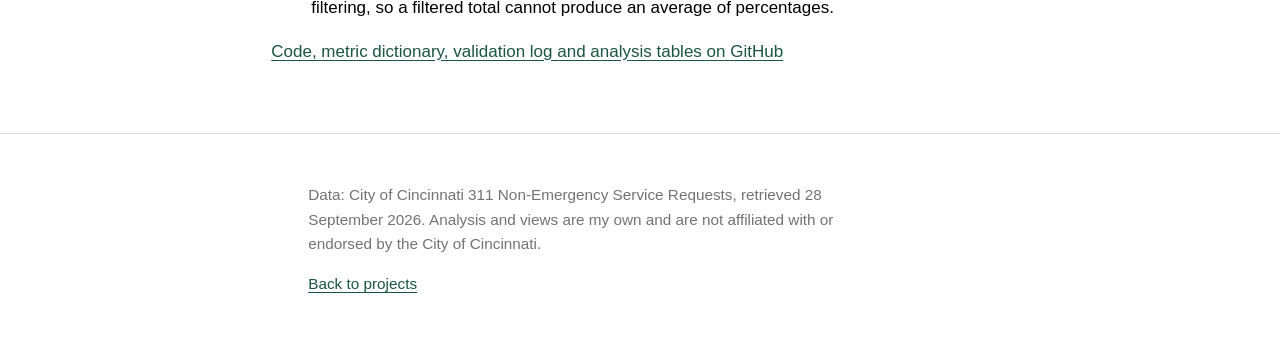
==== commit 61fbf3d4: "Replace pages with finished copy and current figures" ====
--- a/cincinnati-311.html
+++ b/cincinnati-311.html
@@ -3,7 +3,7 @@
 <head>
 <meta charset="utf-8">
 <meta name="viewport" content="width=device-width, initial-scale=1">
-<title>Cincinnati 311 service performance | [YOUR NAME]</title>
+<title>Cincinnati 311 service performance | Tasheana Bythewood</title>
 <meta name="description" content="An operations analysis of 517,287 Cincinnati 311 service requests: where the city misses its service commitments, why, and what to do about it.">
 <link rel="stylesheet" href="assets/styles.css">
 </head>
@@ -12,7 +12,7 @@
 
 <header class="site">
   <div class="wrap">
-    <a class="name" href="index.html">[YOUR NAME]</a>
+    <a class="name" href="index.html">Tasheana Bythewood</a>
     <nav aria-label="Main">
       <a href="index.html#projects">Projects</a>
       <a href="index.html#about">About</a>
